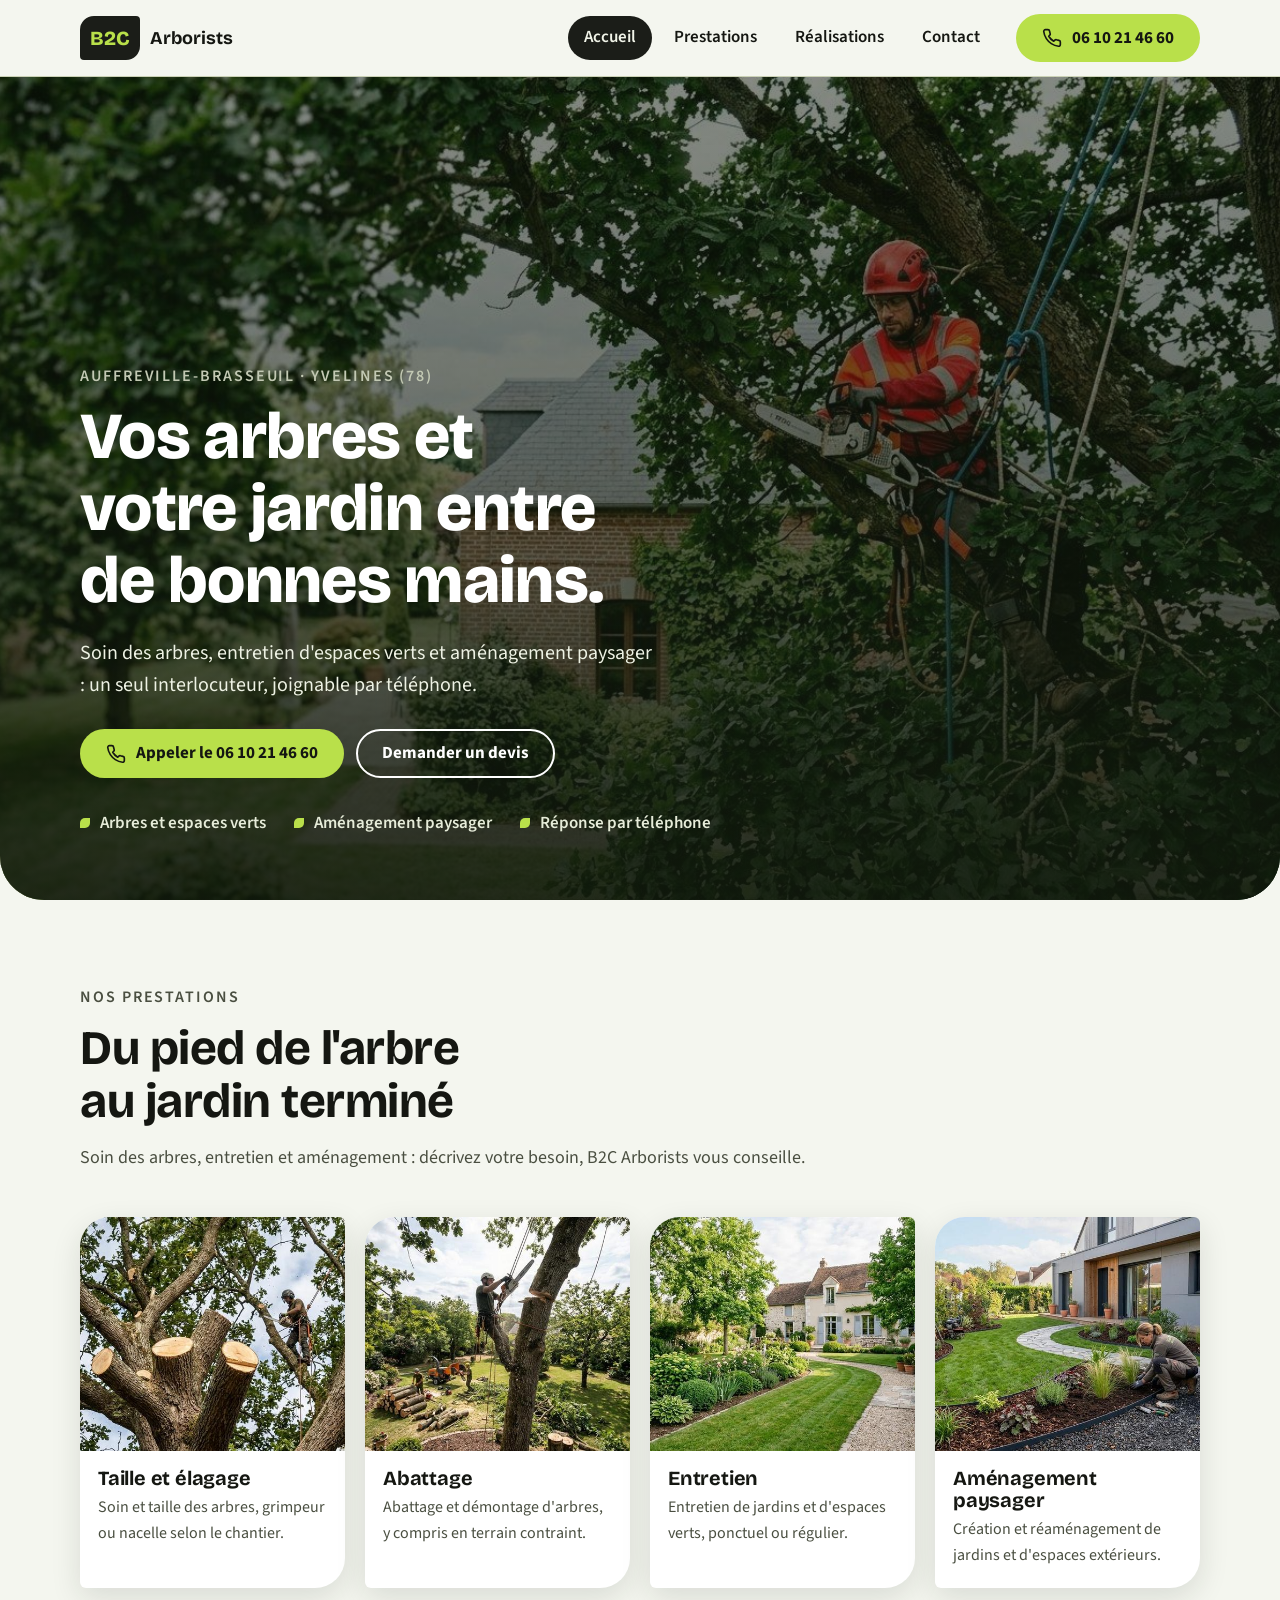
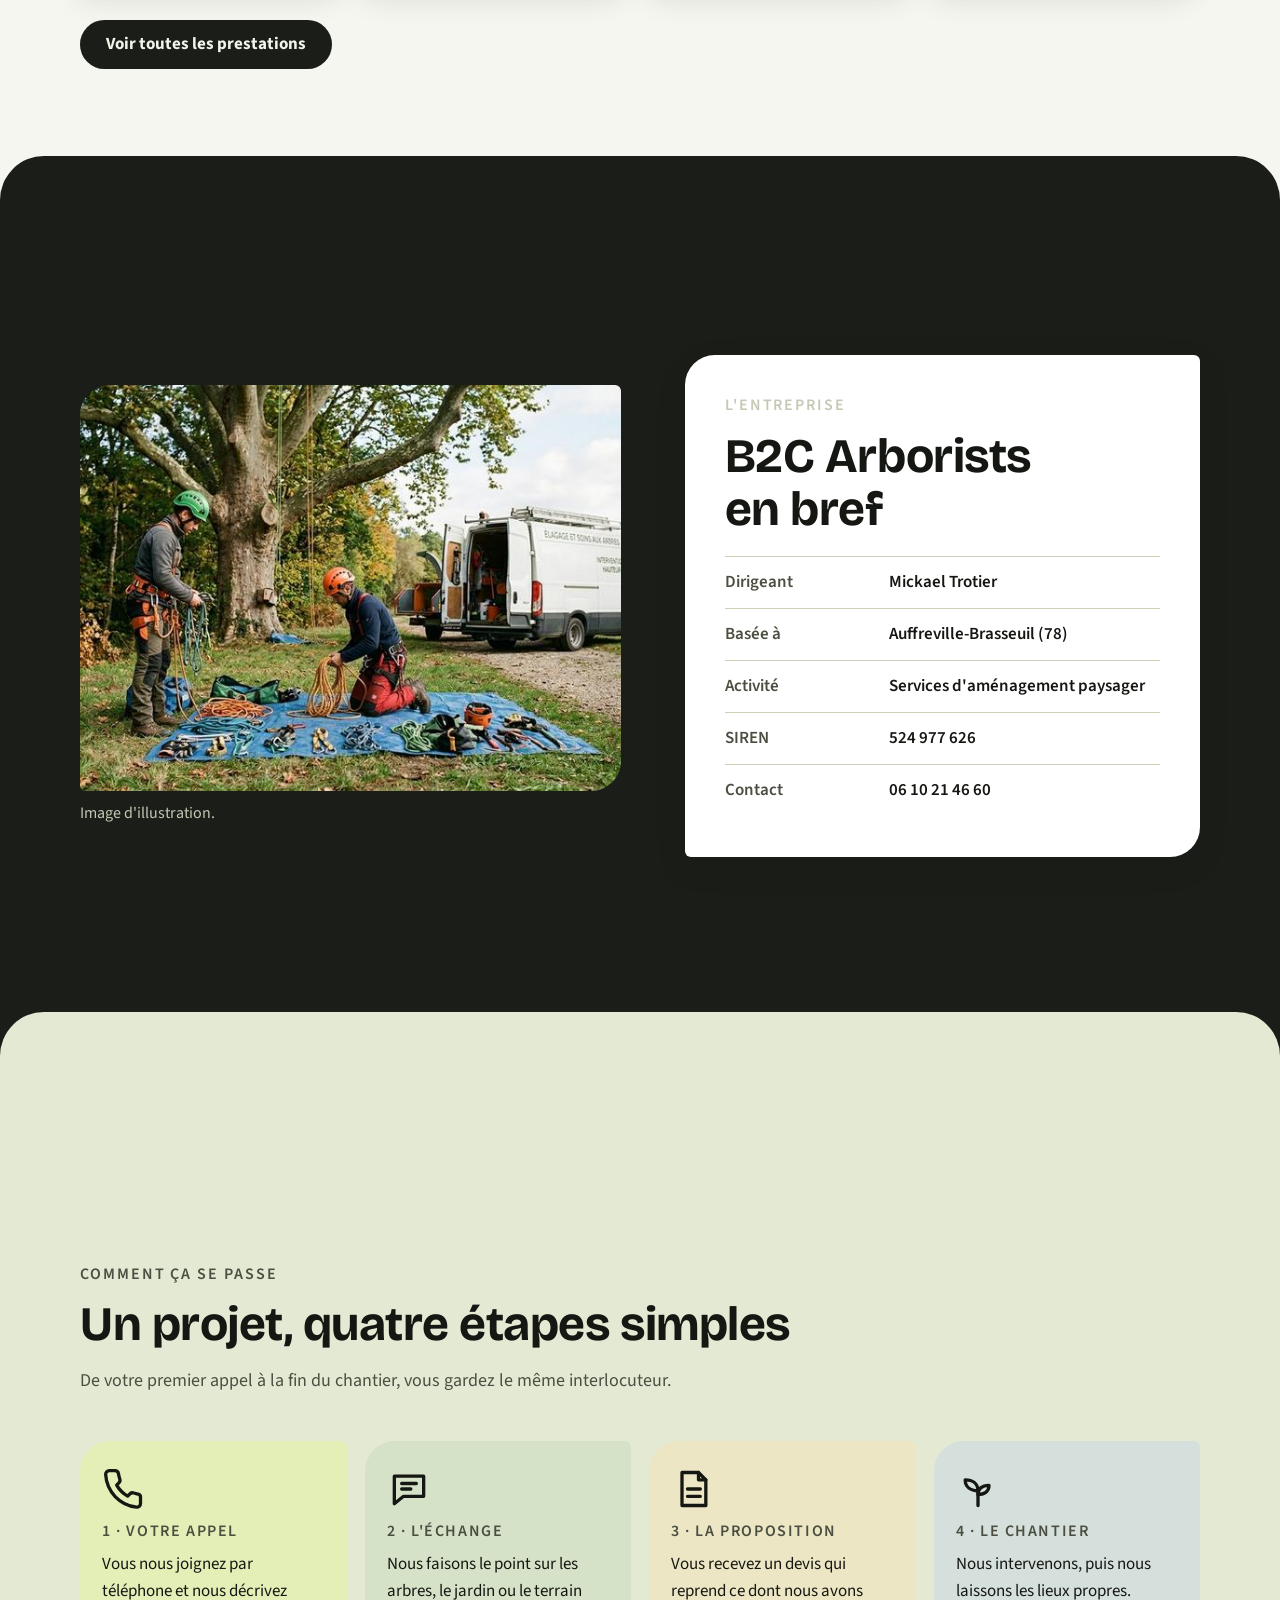
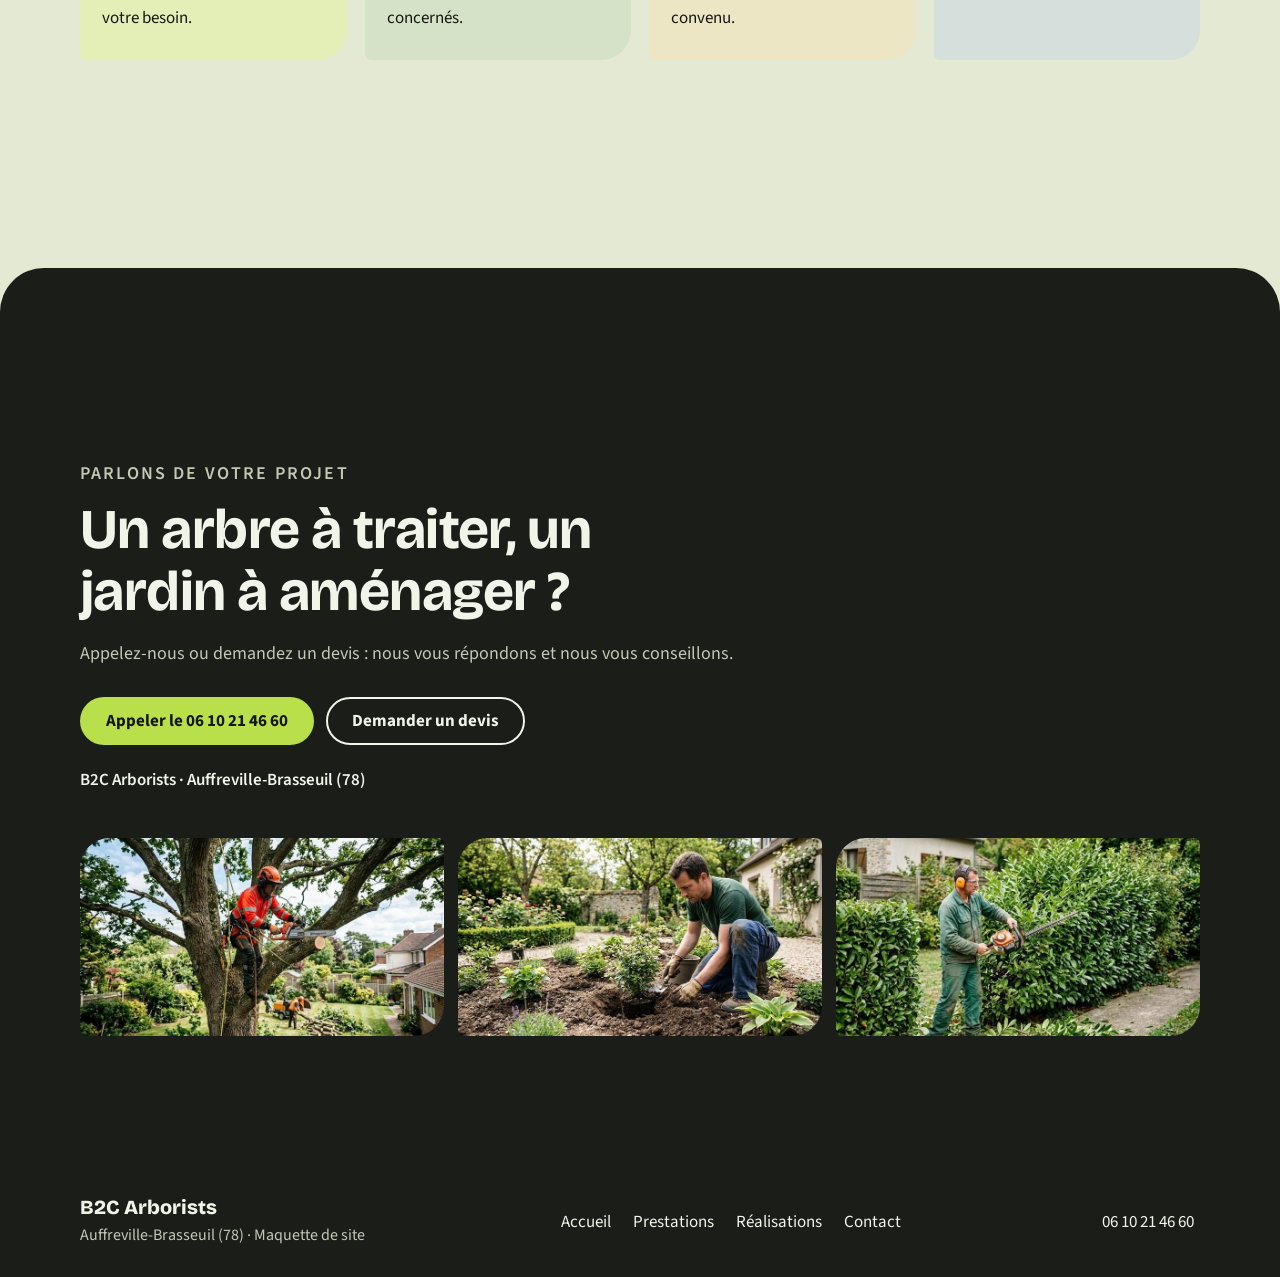
==== index.html @ aec685ca "Maquette : page d'accueil Co-Authored-By: Claude Sonnet 5.5 <noreply@anthropic.com> Claude-Session: " ====
<!doctype html>
<html lang="fr">
<head>
<meta charset="utf-8">
<meta name="viewport" content="width=device-width, initial-scale=1">
<title>B2C Arborists · Arbres, espaces verts et aménagement paysager à Auffreville-Brasseuil (78)</title>
<meta name="description" content="B2C Arborists, à Auffreville-Brasseuil (Yvelines) : soin des arbres, entretien d'espaces verts et aménagement paysager. Appelez le 06 10 21 46 60 pour parler de votre projet.">
<meta name="robots" content="noindex, nofollow">
<meta name="theme-color" content="#1b1d18">
<link rel="icon" type="image/png" href="images/favicon.png">
<link rel="preconnect" href="https://fonts.googleapis.com">
<link rel="preconnect" href="https://fonts.gstatic.com" crossorigin>
<link href="https://fonts.googleapis.com/css2?family=Bricolage+Grotesque:opsz,wght@12..96,600;12..96,700;12..96,800&family=Source+Sans+3:wght@400;600;700&display=swap" rel="stylesheet">
<link rel="stylesheet" href="css/style.css">
</head>
<body>
<header class="hdr">
  <div class="wrap hdr__in">
    <a class="logo" href="https://webaunet.github.io/b2c-arborists/" aria-label="B2C Arborists, accueil"><span class="mk">B2C</span><span class="nm">Arborists</span></a>
    <nav class="nav" id="nav" aria-label="Navigation principale">
      <a href="index.html" aria-current="page">Accueil</a>
      <a href="prestations.html">Prestations</a>
      <a href="realisations.html">Réalisations</a>
      <a href="contact.html">Contact</a>
    </nav>
    <a class="btn btn--leaf hdr__call" href="tel:+33610214660" aria-label="Appeler le 06 10 21 46 60"><svg viewBox="0 0 24 24" fill="none" stroke="currentColor" stroke-width="2" stroke-linecap="round" stroke-linejoin="round" aria-hidden="true"><path d="M22 16.9v3a2 2 0 0 1-2.2 2 19.8 19.8 0 0 1-8.6-3.1 19.5 19.5 0 0 1-6-6A19.8 19.8 0 0 1 2.1 4.2 2 2 0 0 1 4.1 2h3a2 2 0 0 1 2 1.7c.1 1 .4 1.9.7 2.8a2 2 0 0 1-.5 2.1L8.1 9.9a16 16 0 0 0 6 6l1.3-1.3a2 2 0 0 1 2.1-.4c.9.3 1.8.6 2.8.7a2 2 0 0 1 1.7 2z"/></svg><span>06 10 21 46 60</span></a>
    <button class="burger" type="button" aria-expanded="false" aria-controls="nav" aria-label="Ouvrir le menu"><svg viewBox="0 0 24 24" fill="none" stroke="currentColor" stroke-width="2.2" stroke-linecap="round" aria-hidden="true"><path d="M4 7h16M4 12h16M4 17h16"/></svg></button>
  </div>
</header>

<main>
<section class="hero" aria-labelledby="h1">
  <img class="hero__img" src="images/hero-chene.jpg" width="1376" height="768" alt="Élagueur encordé dans un grand arbre, à côté d'une maison (image d'illustration)">
  <div class="wrap">
    <p class="eyebrow">Auffreville-Brasseuil · Yvelines (78)</p>
    <h1 id="h1">Vos arbres et votre jardin entre de bonnes mains.</h1>
    <p class="lead">Soin des arbres, entretien d'espaces verts et aménagement paysager : un seul interlocuteur, joignable par téléphone.</p>
    <div class="hero__cta">
      <a class="btn btn--leaf" href="tel:+33610214660"><svg viewBox="0 0 24 24" fill="none" stroke="currentColor" stroke-width="2" stroke-linecap="round" stroke-linejoin="round" aria-hidden="true"><path d="M22 16.9v3a2 2 0 0 1-2.2 2 19.8 19.8 0 0 1-8.6-3.1 19.5 19.5 0 0 1-6-6A19.8 19.8 0 0 1 2.1 4.2 2 2 0 0 1 4.1 2h3a2 2 0 0 1 2 1.7c.1 1 .4 1.9.7 2.8a2 2 0 0 1-.5 2.1L8.1 9.9a16 16 0 0 0 6 6l1.3-1.3a2 2 0 0 1 2.1-.4c.9.3 1.8.6 2.8.7a2 2 0 0 1 1.7 2z"/></svg>Appeler le 06 10 21 46 60</a>
      <a class="btn btn--ghost" href="contact.html">Demander un devis</a>
    </div>
    <ul class="hero__facts">
      <li>Arbres et espaces verts</li>
      <li>Aménagement paysager</li>
      <li>Réponse par téléphone</li>
    </ul>
  </div>
</section>

<section class="sec sec--under" id="prestations" aria-labelledby="h-prest">
  <div class="wrap">
    <div class="sec__head">
      <p class="eyebrow">Nos prestations</p>
      <h2 id="h-prest">Du pied de l'arbre au jardin terminé</h2>
      <p>Soin des arbres, entretien et aménagement : décrivez votre besoin, B2C Arborists vous conseille.</p>
    </div>
    <ul class="tiles">
      <li class="tile"><a href="prestations.html#arbres"><img src="images/etetage-reduction.jpg" width="800" height="436" loading="lazy" alt="Élagueur au travail dans la ramure d'un grand arbre aux branches taillées (image d'illustration)"><h3>Taille et élagage</h3><p>Soin et taille des arbres, grimpeur ou nacelle selon le chantier.</p></a></li>
      <li class="tile"><a href="prestations.html#abattage"><img src="images/abattage-demontage.jpg" width="800" height="436" loading="lazy" alt="Élagueur démontant un tronc à la tronçonneuse, au-dessus d'un jardin (image d'illustration)"><h3>Abattage</h3><p>Abattage et démontage d'arbres, y compris en terrain contraint.</p></a></li>
      <li class="tile"><a href="prestations.html#entretien"><img src="images/entretien-jardin.jpg" width="800" height="436" loading="lazy" alt="Jardin entretenu, pelouse et massifs (image d'illustration)"><h3>Entretien</h3><p>Entretien de jardins et d'espaces verts, ponctuel ou régulier.</p></a></li>
      <li class="tile"><a href="prestations.html#paysagisme"><img src="images/espace-vert.jpg" width="800" height="436" loading="lazy" alt="Espace vert aménagé avec massifs et pelouse (image d'illustration)"><h3>Aménagement paysager</h3><p>Création et réaménagement de jardins et d'espaces extérieurs.</p></a></li>
    </ul>
    <p class="more"><a class="btn btn--dark" href="prestations.html">Voir toutes les prestations</a></p>
  </div>
</section>

<section class="sec sec--lift sec--under on-band" id="entreprise" aria-labelledby="h-about">
  <div class="wrap about">
    <figure class="about__img">
      <img src="images/equipe-materiel.jpg" width="800" height="436" loading="lazy" alt="Deux élagueurs préparant cordes et matériel au pied d'un grand arbre, à côté d'un fourgon (image d'illustration)">
      <figcaption>Image d'illustration.</figcaption>
    </figure>
    <div class="card">
      <p class="eyebrow">L'entreprise</p>
      <h2 id="h-about">B2C Arborists en bref</h2>
      <dl class="facts">
        <div><dt>Dirigeant</dt><dd>Mickael Trotier</dd></div>
        <div><dt>Basée à</dt><dd>Auffreville-Brasseuil (78)</dd></div>
        <div><dt>Activité</dt><dd>Services d'aménagement paysager</dd></div>
        <div><dt>SIREN</dt><dd>524 977 626</dd></div>
        <div><dt>Contact</dt><dd>06 10 21 46 60</dd></div>
      </dl>
    </div>
  </div>
</section>

<section class="sec sec--lift sec--under sec--stone" id="deroulement" aria-labelledby="h-steps">
  <div class="wrap">
    <div class="sec__head">
      <p class="eyebrow">Comment ça se passe</p>
      <h2 id="h-steps">Un projet, quatre étapes simples</h2>
      <p>De votre premier appel à la fin du chantier, vous gardez le même interlocuteur.</p>
    </div>
    <ol class="steps">
      <li class="step"><svg viewBox="0 0 24 24" aria-hidden="true"><path d="M21 16.9v3a2 2 0 0 1-2.2 2A19 19 0 0 1 2 4.2 2 2 0 0 1 4 2h3a2 2 0 0 1 2 1.7c.1 1 .4 1.9.7 2.8a2 2 0 0 1-.5 2.1L8 9.9a16 16 0 0 0 6 6l1.3-1.3a2 2 0 0 1 2.1-.4c.9.3 1.8.6 2.8.7A2 2 0 0 1 21 16.9z"/></svg><span class="n">1 · Votre appel</span><p>Vous nous joignez par téléphone et nous décrivez votre besoin.</p></li>
      <li class="step"><svg viewBox="0 0 24 24" aria-hidden="true"><path d="M4 5h16v11H9l-5 4z"/><path d="M8 9h8M8 12h5"/></svg><span class="n">2 · L'échange</span><p>Nous faisons le point sur les arbres, le jardin ou le terrain concernés.</p></li>
      <li class="step"><svg viewBox="0 0 24 24" aria-hidden="true"><path d="M6 3h9l4 4v14H6z"/><path d="M15 3v4h4M9 12h7M9 16h7"/></svg><span class="n">3 · La proposition</span><p>Vous recevez un devis qui reprend ce dont nous avons convenu.</p></li>
      <li class="step"><svg viewBox="0 0 24 24" aria-hidden="true"><path d="M12 21v-9"/><path d="M12 13c0-4-3-6-7-6 0 4 3 6 7 6z"/><path d="M12 15c0-3 2-5 6-5 0 3-2 5-6 5z"/></svg><span class="n">4 · Le chantier</span><p>Nous intervenons, puis nous laissons les lieux propres.</p></li>
    </ol>
  </div>
</section>

<section class="sec sec--lift on-band" id="contact" aria-labelledby="h-cta">
  <div class="wrap">
    <div class="cta">
      <p class="eyebrow">Parlons de votre projet</p>
      <h2 id="h-cta">Un arbre à traiter, un jardin à aménager ?</h2>
      <p>Appelez-nous ou demandez un devis : nous vous répondons et nous vous conseillons.</p>
      <div class="cta__row">
        <a class="btn btn--leaf" href="tel:+33610214660">Appeler le 06 10 21 46 60</a>
        <a class="btn btn--ghost" href="contact.html">Demander un devis</a>
      </div>
      <address>B2C Arborists · Auffreville-Brasseuil (78)</address>
    </div>
    <ul class="strip3">
      <li><img src="images/elagage-chene.jpg" width="800" height="436" loading="lazy" alt="Arbre de grande taille en cours d'élagage (image d'illustration)"></li>
      <li><img src="images/plantation.jpg" width="800" height="437" loading="lazy" alt="Plantation dans un jardin (image d'illustration)"></li>
      <li><img src="images/taille-haies.jpg" width="800" height="598" loading="lazy" alt="Taille de haie dans un jardin (image d'illustration)"></li>
    </ul>
  </div>
</section>
</main>

<footer class="ftr">
  <div class="wrap ftr__in">
    <div><span class="name">B2C Arborists</span><small>Auffreville-Brasseuil (78) · Maquette de site</small></div>
    <nav aria-label="Pied de page"><a href="index.html">Accueil</a><a href="prestations.html">Prestations</a><a href="realisations.html">Réalisations</a><a href="contact.html">Contact</a></nav>
    <a href="tel:+33610214660">06 10 21 46 60</a>
  </div>
</footer>
<script src="js/main.js"></script>
</body>
</html>
---- css/style.css ----
/* B2C Arborists — feuille commune. Anthracite et vert vif ; bandes sombres à bords courbes. */
:root{
--bg:#f4f6ef; --bg2:#e4e9d4; --card:#ffffff; --ink:#151712; --muted:#4a4f41; --line:#cbd2b6;
--band:#1b1d18; --band-ink:#f1f4e8; --band-muted:#c3c9b4;
--leaf:#b9e04a; --leaf-ink:#151712; --lime:#b9e04a; --sage:#7d8667; --link:#1b1d18;
--c1:#e4efb8; --c2:#d6e2c8; --c3:#ece6c4; --c4:#d5dfdc;
--shadow:0 10px 30px rgba(27,36,24,.12);
--f-display:"Bricolage Grotesque","Trebuchet MS",system-ui,sans-serif;
--f-body:"Source Sans 3","Segoe UI",system-ui,sans-serif;
--hh:76px; --lift:44px; --pad:clamp(40px,6vh,72px); --r:30px 6px 30px 6px;
}
@media (prefers-color-scheme:dark){:root{
--bg:#11130e; --bg2:#181b13; --card:#1e2218; --ink:#eef1e4; --muted:#b4bba4; --line:#2d3325;
--band:#1b1d18; --band-ink:#f1f4e8; --band-muted:#c3c9b4; --link:#cfe985;
--c1:#33401a; --c2:#26382a; --c3:#3d3a1c; --c4:#25343a; --shadow:0 10px 30px rgba(0,0,0,.45); color-scheme:dark}}

*,*::before,*::after{box-sizing:border-box}
html{scroll-behavior:smooth;scroll-padding-top:calc(var(--hh) + 8px)}
body{margin:0;background:var(--bg);color:var(--ink);font:400 1.0625rem/1.6 var(--f-body);-webkit-text-size-adjust:100%}
img{display:block;max-width:100%;height:auto}
a{color:var(--link)}
h1,h2,h3{font-family:var(--f-display);line-height:1.1;margin:0;text-wrap:balance;letter-spacing:-.01em}
h1{font-size:clamp(2.25rem,6vw,4.1rem);font-weight:800}
h2{font-size:clamp(1.9rem,4.2vw,3rem);font-weight:700}
h3{font-size:1.25rem;font-weight:700}
p{margin:0}
:focus-visible{outline:3px solid var(--leaf);outline-offset:3px;border-radius:6px}
.wrap{width:100%;max-width:1160px;margin-inline:auto;padding-inline:max(20px,env(safe-area-inset-left,0px)) max(20px,env(safe-area-inset-right,0px))}
.eyebrow{font:600 1rem/1.3 var(--f-body);letter-spacing:.12em;text-transform:uppercase;color:var(--muted);margin-bottom:14px}
.on-band .eyebrow,.hero .eyebrow{color:var(--band-muted)}

/* Boutons */
.btn{display:inline-flex;align-items:center;justify-content:center;gap:10px;min-height:48px;padding:12px 24px;border-radius:999px;font:700 1.0625rem/1.2 var(--f-body);text-decoration:none;border:2px solid transparent;cursor:pointer;transition:transform .15s,background .15s,box-shadow .15s}
.btn svg{width:20px;height:20px;flex:none}
.btn--leaf{background:var(--leaf);color:var(--leaf-ink)}
.btn--leaf:hover{background:#cdee6a;transform:translateY(-2px);box-shadow:0 8px 20px rgba(0,0,0,.2)}
.btn--ghost{border-color:currentColor;color:inherit;background:transparent}
.btn--ghost:hover{background:rgba(255,255,255,.14);transform:translateY(-2px)}
.btn--dark{background:var(--band);color:var(--band-ink)}
.btn--dark:hover{transform:translateY(-2px);box-shadow:var(--shadow)}

/* En-tête */
.hdr{position:sticky;top:0;z-index:50;background:var(--bg);box-shadow:0 1px 0 var(--line)}
.hdr__in{display:flex;align-items:center;gap:20px;height:var(--hh)}
.logo{display:flex;align-items:center;gap:10px;min-height:44px;text-decoration:none;color:var(--ink);font:800 1.375rem/1 var(--f-display);white-space:nowrap}
.logo .mk{display:inline-grid;place-items:center;min-height:44px;padding:0 10px;background:var(--band);color:var(--lime);border-radius:14px 4px 14px 4px;font-size:1.25rem}
.logo .nm{font-weight:700;font-size:1.125rem}
@media (max-width:420px){.logo .nm{display:none}}
.nav{display:flex;align-items:center;gap:6px;margin-left:auto}
.nav a{display:inline-flex;align-items:center;min-height:44px;padding:0 16px;border-radius:999px;color:var(--ink);text-decoration:none;font-weight:600}
.nav a:hover{background:var(--bg2)}
.nav a[aria-current="page"]{background:var(--band);color:var(--band-ink)}
.hdr__call{display:inline-flex;flex:none}
.burger{display:none;flex:none;width:48px;height:48px;border:0;border-radius:12px;background:var(--bg2);color:var(--ink);cursor:pointer;align-items:center;justify-content:center}
.burger svg{width:26px;height:26px}
@media (max-width:980px){
.burger{display:inline-flex}
.hdr__in{gap:10px}
.hdr__call{margin-left:auto;width:48px;padding:0}
.hdr__call span{display:none}
.nav{position:absolute;left:0;right:0;top:var(--hh);flex-direction:column;align-items:stretch;gap:4px;padding:12px max(20px,env(safe-area-inset-left,0px)) 20px;background:var(--bg);box-shadow:0 18px 30px rgba(0,0,0,.18);margin:0;display:none}
.nav.is-open{display:flex}
.nav a{min-height:48px;font-size:1.125rem}
}

/* Sections */
.sec{min-height:100svh;display:grid;align-content:center;padding-block:var(--pad)}
.sec--under{padding-bottom:calc(var(--pad) + var(--lift))}
.sec--lift{position:relative;margin-top:calc(var(--lift) * -1);border-radius:var(--lift) var(--lift) 0 0;padding-top:calc(var(--pad) + var(--lift))}
.on-band{background:var(--band);color:var(--band-ink)}
.sec--stone{background:var(--bg2)}
.sec__head{max-width:46rem;margin-bottom:clamp(28px,5vh,48px)}
.sec__head p:not(.eyebrow){margin-top:16px;color:var(--muted);font-size:1.125rem}

/* Hero */
.hero{position:relative;max-width:1495px;margin-inline:auto;border-radius:0 0 var(--lift) var(--lift);min-height:calc(100svh - var(--hh));display:grid;align-items:end;color:#fff;overflow:hidden;background:#1e2b1b}
.hero__img{position:absolute;inset:0;width:100%;height:100%;object-fit:cover;object-position:80% 40%}
.hero::after{content:"";position:absolute;inset:0;background:linear-gradient(180deg,rgba(16,24,12,.5) 0%,rgba(16,24,12,.6) 45%,rgba(16,24,12,.9) 100%)}
.hero .wrap{position:relative;z-index:1;padding-block:clamp(36px,7vh,80px)}
.hero h1{max-width:16ch}
.hero p.lead{max-width:36rem;margin-top:20px;font-size:1.25rem;color:#eef2e4}
.hero__cta{display:flex;flex-wrap:wrap;gap:12px;margin-top:28px}
.hero__facts{display:flex;flex-wrap:wrap;gap:8px 28px;margin:32px 0 0;padding:0;list-style:none;color:#e6ecd9;font-weight:600}
.hero__facts li::before{content:"";display:inline-block;width:10px;height:10px;border-radius:50% 0 50% 0;background:var(--lime);margin-right:10px}

/* Prestations (cartes photo) */
.tiles{display:grid;grid-template-columns:repeat(4,1fr);gap:20px;margin:0;padding:0;list-style:none}
.tile{border-radius:var(--r);overflow:hidden;background:var(--card);box-shadow:var(--shadow);transition:transform .15s}
.tile:hover{transform:translateY(-4px)}
.tile a{display:block;color:inherit;text-decoration:none;height:100%}
.tile img{width:100%;height:clamp(150px,26svh,260px);object-fit:cover}
.tile h3{padding:16px 18px 6px}
.tile p{padding:0 18px 20px;color:var(--muted);font-size:1rem}
.more{margin-top:32px}
.note{margin-top:14px;color:var(--muted);font-size:1rem}
@media (max-width:980px){.tiles{grid-template-columns:repeat(2,1fr)}.tile img{height:clamp(100px,17svh,170px)}}
@media (max-width:700px){.tiles{gap:14px}.tile h3{padding:12px 14px 4px;font-size:1.0625rem}.tile p{padding:0 14px 14px;font-size:1rem}.tile img{height:auto;aspect-ratio:3/2}}
@media (max-width:700px){.sec__head p:not(.eyebrow){display:none}.sec__head{margin-bottom:24px}}

/* À propos */
.about{display:grid;grid-template-columns:1.05fr 1fr;gap:clamp(24px,5vw,64px);align-items:center}
.about__img{margin:0}
.about__img img{width:100%;aspect-ratio:4/3;object-fit:cover;border-radius:var(--r)}
.about__img figcaption{margin-top:10px;color:var(--band-muted);font-size:1rem}
.card{background:var(--card);color:var(--ink);border-radius:var(--r);padding:clamp(24px,4vw,40px);box-shadow:var(--shadow)}
.card h2{margin-bottom:20px}
.facts{margin:0;display:grid;gap:0}
.facts div{display:grid;grid-template-columns:9.5rem 1fr;gap:12px;padding:12px 0;border-top:1px solid var(--line)}
.facts dt{color:var(--muted);font-weight:600}
.facts dd{margin:0;font-weight:600}
@media (max-width:900px){.about{grid-template-columns:1fr}.about__img img{aspect-ratio:2/1}.about__img figcaption{display:none}}
@media (max-width:560px){.facts div{grid-template-columns:6.2rem 1fr;padding:9px 0}.card{padding:22px}.card h2{margin-bottom:12px;font-size:1.6rem}.about{gap:14px}}

/* Saisons */
.steps{display:grid;grid-template-columns:repeat(4,1fr);gap:18px;margin:0;padding:0;list-style:none}
.step{border-radius:var(--r);padding:26px 22px 28px;color:var(--ink);display:flex;flex-direction:column;gap:12px}
.step:nth-child(1){background:var(--c1)}.step:nth-child(2){background:var(--c2)}.step:nth-child(3){background:var(--c3)}.step:nth-child(4){background:var(--c4)}
.step svg{width:44px;height:44px;stroke:currentColor;fill:none;stroke-width:1.8;stroke-linecap:round;stroke-linejoin:round}
.step .n{font:600 1rem/1 var(--f-body);letter-spacing:.1em;text-transform:uppercase;color:var(--muted)}
.step p{color:var(--ink)}
.chips{list-style:none;padding:0;margin:32px 0 0;display:flex;flex-wrap:wrap;gap:10px}
.chips li{padding:10px 18px;border-radius:999px;background:var(--card);font-weight:600;box-shadow:var(--shadow)}
@media (max-width:980px){.steps{grid-template-columns:repeat(2,1fr)}}
@media (max-width:560px){.steps{grid-template-columns:1fr;gap:8px}.step{padding:12px 16px;display:grid;grid-template-columns:40px 1fr;column-gap:14px;row-gap:2px}.step svg{width:40px;height:40px;grid-row:1/4}.step>*:not(svg){grid-column:2}.chips{display:none}}

/* Appel final */
.cta{max-width:48rem}
.cta h2{font-size:clamp(2rem,5vw,3.5rem)}
.cta p{margin-top:18px;font-size:1.125rem;color:var(--band-muted)}
.cta__row{display:flex;flex-wrap:wrap;gap:12px;margin-top:28px}
.cta address{margin-top:22px;font-style:normal;color:var(--band-ink);font-weight:600}
.cta address a{display:inline-flex;align-items:center;min-height:44px;color:inherit}
.strip3{display:grid;grid-template-columns:repeat(3,1fr);gap:14px;margin:clamp(24px,5vh,44px) 0 0;padding:0;list-style:none}
.strip3 img{width:100%;height:clamp(110px,22svh,200px);object-fit:cover;border-radius:var(--r)}
@media (max-width:560px){.strip3{gap:8px;margin-top:20px}.strip3 img{height:90px}}

/* Pied de page */
.ftr{background:var(--band);color:var(--band-ink);padding-block:28px}
.ftr__in{display:flex;flex-wrap:wrap;align-items:center;justify-content:space-between;gap:12px 28px}
.ftr a{color:var(--band-ink);text-decoration:none;display:inline-flex;align-items:center;min-height:44px;padding:0 6px}
.ftr a:hover{text-decoration:underline}
.ftr nav{display:flex;flex-wrap:wrap;gap:0 10px}
.ftr .name{font:800 1.25rem/1 var(--f-display)}
.ftr small{display:block;color:var(--band-muted);font-size:1rem}
@media (max-width:560px){.ftr nav{display:none}.ftr{padding-block:16px}}
@media (prefers-reduced-motion:reduce){*{transition:none!important;scroll-behavior:auto!important}}
@media (max-width:700px){:root{--lift:28px}}
@media (max-height:800px){.sec__head p:not(.eyebrow){display:none}.sec__head{margin-bottom:28px}}

/* ---- Pages intérieures ---- */
.lead{font-size:1.25rem;color:var(--muted);margin-top:18px;max-width:36rem}
.phead{overflow-x:clip;min-height:calc(100svh - var(--hh));display:grid;align-items:center;padding-block:var(--pad)}
.phead.sec--under{padding-bottom:calc(var(--pad) + var(--lift))}
.phead__in{display:grid;grid-template-columns:1fr 1.1fr;gap:clamp(24px,5vw,64px);align-items:center}
.phead .hero__cta .btn--ghost{color:var(--ink)}
.phead .hero__cta .btn--ghost:hover{background:var(--bg2)}
.mosaic{display:grid;grid-template-columns:1fr 1fr;grid-template-rows:1fr 1fr;gap:12px;height:min(540px,64svh)}
.mosaic figure{margin:0;overflow:hidden;border-radius:var(--r);min-height:0}
.mosaic figure:first-child{grid-row:1/3}
.mosaic img{width:100%;height:100%;object-fit:cover}
.fan{position:relative;height:min(460px,56svh);display:flex;align-items:center;justify-content:center}
.fan figure{margin:0;position:absolute;width:min(46%,260px);aspect-ratio:3/4;border-radius:var(--r);overflow:hidden;box-shadow:var(--shadow);border:6px solid var(--card)}
.fan img{width:100%;height:100%;object-fit:cover}
.fan figure:nth-child(1){transform:translateX(-62%) rotate(-8deg)}
.fan figure:nth-child(2){transform:translateY(-4%) scale(1.06);z-index:2}
.fan figure:nth-child(3){transform:translateX(62%) rotate(8deg)}
@media (max-width:820px){.phead__in{grid-template-columns:1fr}.mosaic{height:250px}.fan{height:230px}.fan figure{width:min(34%,150px);border-width:4px}}
.rows{display:grid;gap:clamp(22px,4vw,44px)}
.row{display:grid;grid-template-columns:1fr 1fr;gap:clamp(20px,4vw,56px);align-items:center}
.row figure{margin:0}
.row img{width:100%;height:clamp(150px,27svh,270px);object-fit:cover;border-radius:var(--r)}
.row--rev figure{order:2}
.row p{margin-top:10px;color:var(--muted)}
@media (max-width:820px){.row{grid-template-columns:clamp(110px,28vw,220px) 1fr;gap:16px;align-items:start}.row--rev figure{order:0}.row img{height:auto;aspect-ratio:1/1;border-radius:16px}.rows{gap:20px}}
.split{display:grid;grid-template-columns:1.1fr 1fr;gap:clamp(24px,5vw,64px);align-items:center}
.checks{list-style:none;padding:0;margin:22px 0 0;display:grid;grid-template-columns:1fr 1fr;gap:10px 20px;font-weight:600}
.checks li::before{content:"";display:inline-block;width:10px;height:10px;border-radius:50% 0 50% 0;background:var(--lime);margin-right:10px}
.on-band p.mut{color:var(--band-muted);margin-top:14px;font-size:1.125rem}
.pair{display:grid;gap:14px}
.pair img{width:100%;aspect-ratio:16/9;object-fit:cover;border-radius:var(--r)}
.split p.mut{margin-top:14px;color:var(--muted);font-size:1.125rem}
.on-band .split p.mut{color:var(--band-muted)}
@media (max-width:820px){.ill{display:none}.split{grid-template-columns:1fr}.checks{grid-template-columns:1fr}.pair{grid-template-columns:1fr 1fr}.pair img{aspect-ratio:1/1}}
.strip{background:var(--leaf);color:var(--leaf-ink);border-radius:36px 6px 36px 6px;padding:clamp(28px,5vw,64px);display:grid;gap:18px;max-width:900px}
.strip h2{font-size:clamp(1.9rem,4.4vw,3.1rem)}
.strip p{font-size:1.125rem}
.strip .cta__row{margin-top:8px}
.strip .btn--dark{background:var(--leaf-ink);color:#fff}
.strip .btn--ghost:hover{background:rgba(31,22,8,.12)}
.gal{display:grid;grid-template-columns:repeat(4,1fr);gap:14px;margin:0;padding:0;list-style:none}
.gal li{margin:0}
.gal img{width:100%;height:clamp(140px,30svh,300px);object-fit:cover;border-radius:var(--r)}
.gal li:nth-child(1){grid-column:span 2}
.gal li:nth-child(1) img,.gal li:nth-child(4) img{height:clamp(140px,30svh,300px)}
.gal figcaption{margin-top:8px;color:var(--muted);font-size:1rem}
@media (max-width:820px){.gal{grid-template-columns:1fr 1fr;gap:10px}.gal li:nth-child(1){grid-column:span 2}.gal img{height:auto;aspect-ratio:3/2}.gal figcaption{display:none}}
.gal--band figcaption{color:var(--band-muted)}
.src{margin-top:18px;color:var(--muted);font-size:1rem}
.on-band .src{color:var(--band-muted)}

/* Contact */
.chead{min-height:calc(100svh - var(--hh));display:grid;align-content:center;padding-block:var(--pad)}
.chead.sec--under{padding-bottom:calc(var(--pad) + var(--lift))}
.chead__in{display:grid;grid-template-columns:1.05fr 1fr;gap:clamp(24px,5vw,64px);align-items:center}
.chead h1{font-size:clamp(2.1rem,5.2vw,3.5rem)}
.callcards{display:grid;grid-template-columns:1fr 1fr;gap:12px;margin-top:26px}
.callcard{display:flex;flex-direction:column;gap:2px;padding:16px 20px;border-radius:20px 6px 20px 6px;background:var(--leaf);color:var(--leaf-ink);text-decoration:none;transition:transform .15s,box-shadow .15s;min-height:72px;justify-content:center}
.callcard:hover{transform:translateY(-2px);box-shadow:var(--shadow)}
.callcard span{font-weight:600}
.callcard b{font:800 1.25rem/1.2 var(--f-display);overflow-wrap:anywhere}
.chead__addr{font-style:normal;font-weight:600;margin-top:20px}
.chead__img{margin:0}
.chead__img img{width:100%;height:clamp(240px,52svh,520px);object-fit:cover;border-radius:var(--r)}
.chead__img figcaption{margin-top:8px;color:var(--muted);font-size:1rem}
@media (max-width:820px){.chead__in{grid-template-columns:1fr}.chead__img{display:none}.callcards{grid-template-columns:1fr}}
.fgrid{display:grid;grid-template-columns:.8fr 1.2fr;gap:clamp(24px,5vw,72px);align-items:center}
.fgrid>*{min-width:0}
.fsteps{margin:22px 0 0;padding:0;list-style:none;counter-reset:s;display:grid;gap:14px}
.fsteps li{counter-increment:s;display:grid;grid-template-columns:40px 1fr;gap:14px;align-items:center;font-size:1.125rem}
.fsteps li::before{content:counter(s);display:grid;place-items:center;width:40px;height:40px;border-radius:50% 0 50% 0;background:var(--leaf);color:var(--leaf-ink);font:800 1.125rem/1 var(--f-display)}
.fgrid__form{max-width:640px;width:100%;justify-self:end}
.form{padding:clamp(20px,3vw,32px)}
.field{margin-bottom:14px}
.field label{display:block;font-weight:700;margin-bottom:6px}
.field input,.field select,.field textarea{width:100%;min-height:48px;padding:12px 14px;border:2px solid var(--line);border-radius:14px;background:var(--bg);color:var(--ink);font:400 1rem/1.4 var(--f-body)}
.field textarea{min-height:84px;resize:vertical}
.field input:focus-visible,.field select:focus-visible,.field textarea:focus-visible{outline:3px solid var(--leaf);outline-offset:2px;border-color:var(--leaf)}
.field [aria-invalid="true"]{border-color:#c0392b}
.err{margin-top:6px;color:#b3261e;font-weight:600;font-size:1rem}
@media (prefers-color-scheme:dark){.err{color:#ff9a8f}}
.btn--block{width:100%}
@media (min-width:700px){.btn--block{width:auto}}
.recap .ok{font-weight:700}
.recap textarea{width:100%;min-height:130px;padding:12px 14px;border:2px solid var(--line);border-radius:14px;background:var(--bg);color:var(--ink);font:400 1rem/1.5 var(--f-body);margin-top:14px}
.recap__btns{display:flex;flex-wrap:wrap;gap:12px;margin-top:16px}
.recap__edit{color:var(--ink);border-color:var(--line)}
@media (max-width:820px){.fgrid{grid-template-columns:1fr;gap:16px}.fsteps,.fgrid__txt .eyebrow{display:none}.fgrid__form{justify-self:stretch}.field{margin-bottom:10px}}
@media (max-height:800px) and (min-width:821px){.field{margin-bottom:8px}.field textarea{min-height:64px}.form{padding:18px 24px}}
.fgrid__img{margin:22px 0 0}
.fgrid__img img{width:100%;height:clamp(130px,24svh,250px);object-fit:cover;border-radius:var(--r)}
@media (max-width:820px){.fgrid__img{display:none}}
.cinfo{display:grid;grid-template-columns:1fr 1fr;gap:20px}
.cinfo .card h2{font-size:1.5rem;margin-bottom:12px}
.cinfo ul{margin:0;padding-left:1.2rem;display:grid;gap:8px}
@media (max-width:820px){.cinfo{grid-template-columns:1fr;gap:12px}.cinfo .card{padding:18px 22px}}
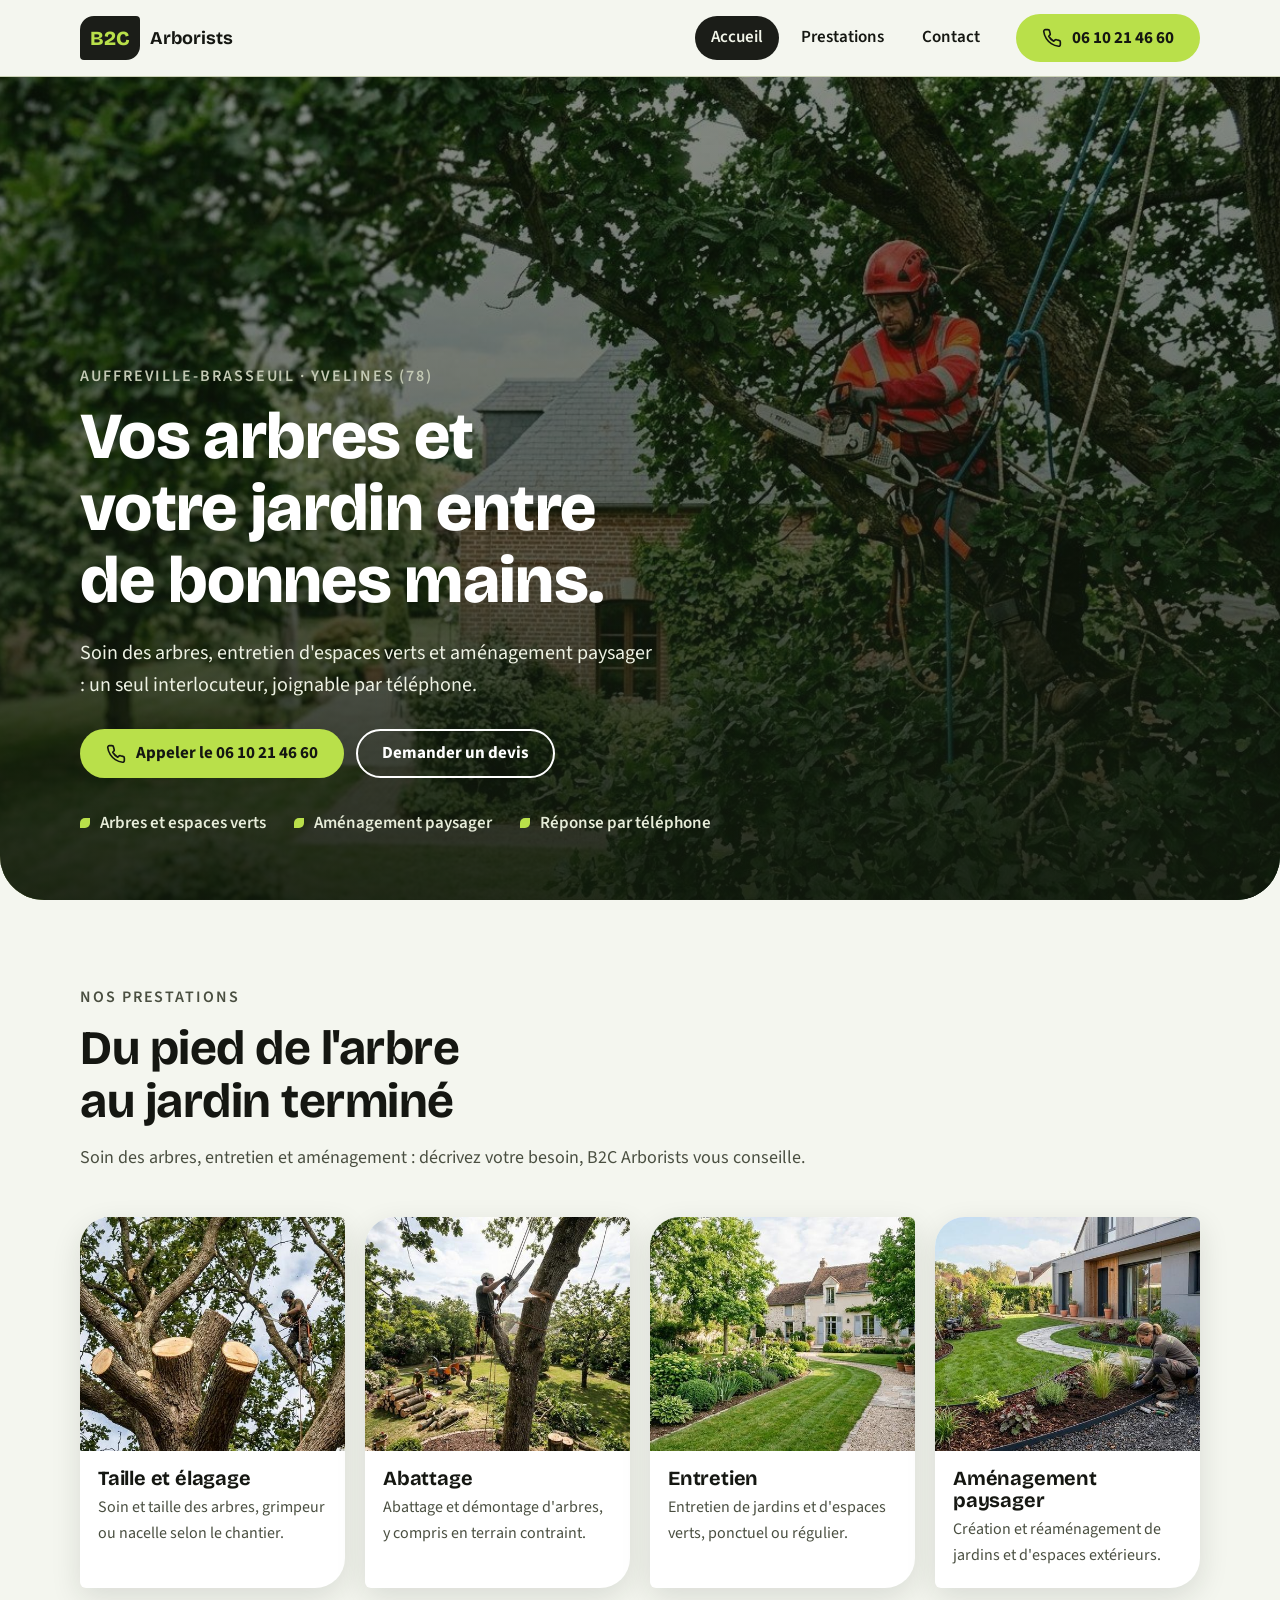
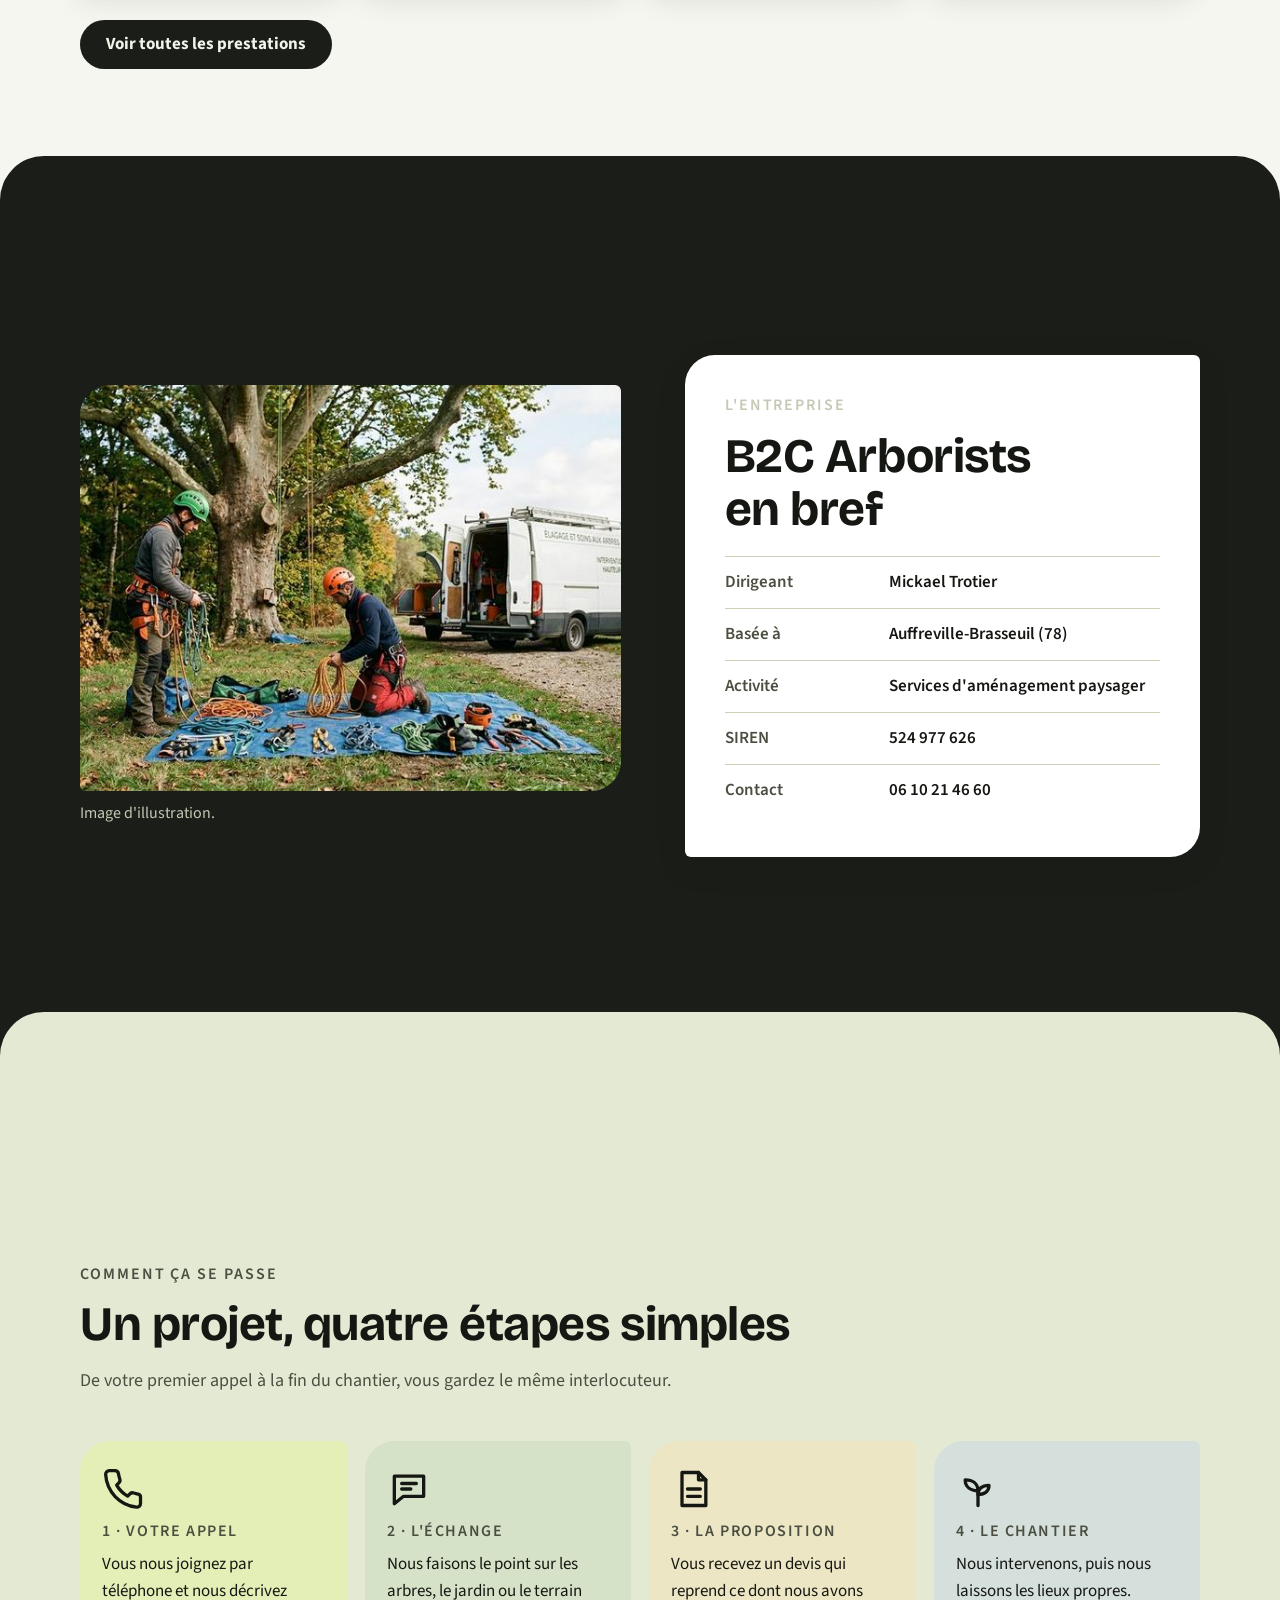
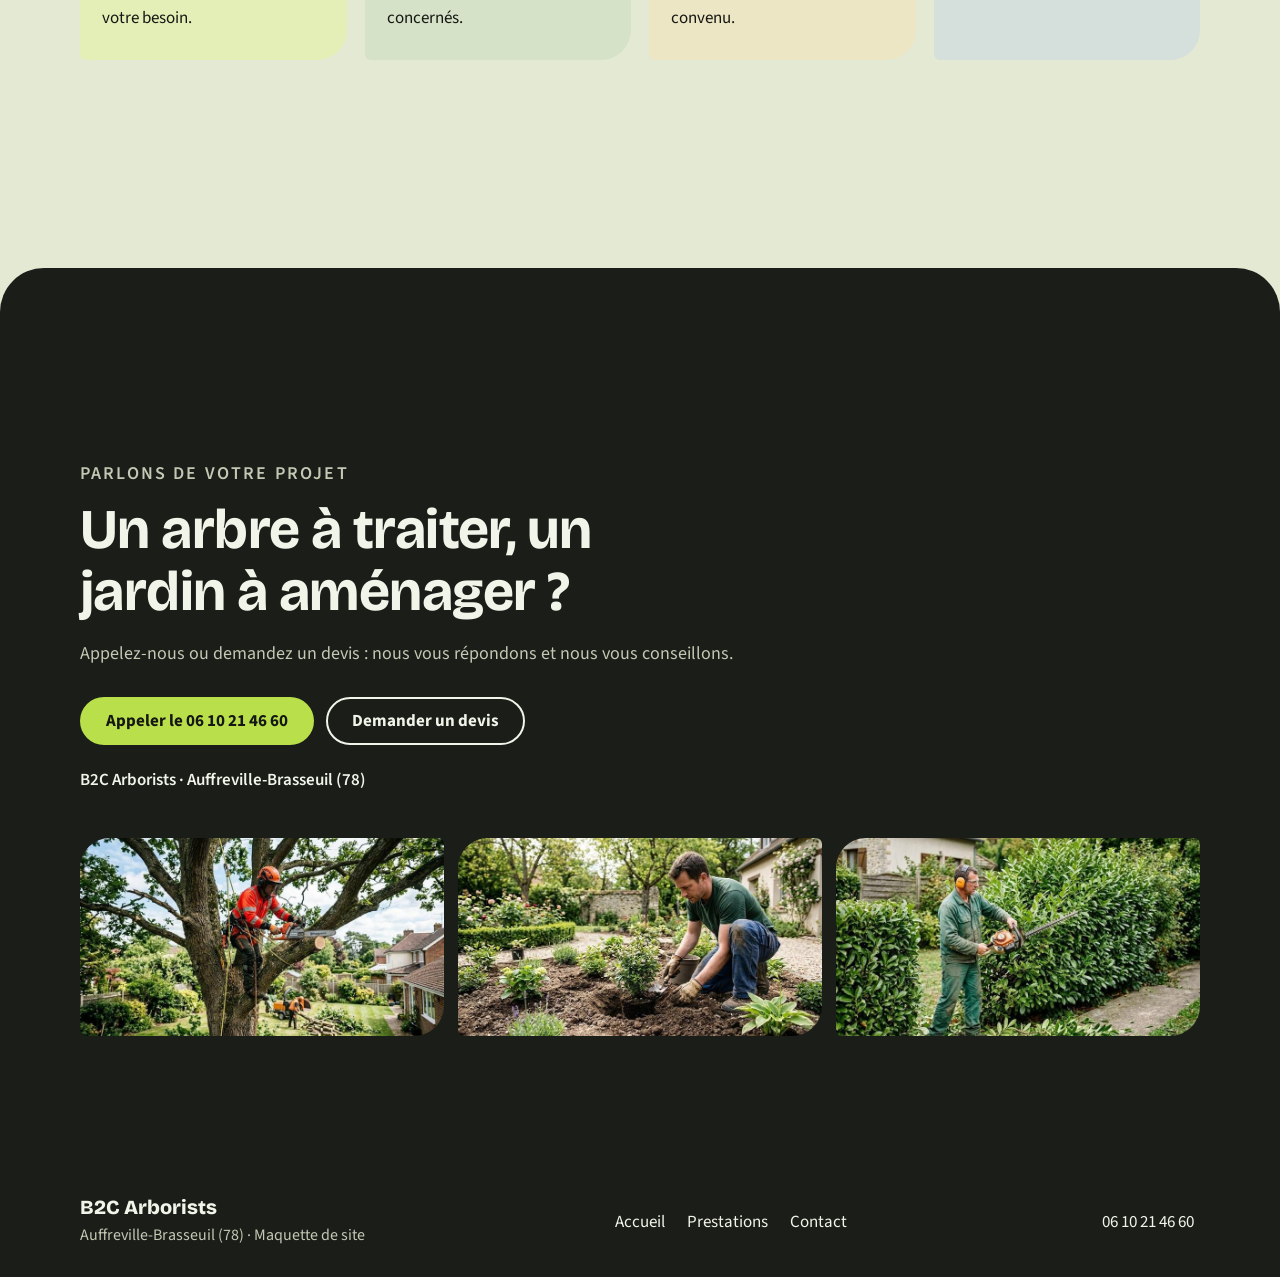
==== commit b8af575b: "Maquette : pages prestations et contact, README Co-Authored-By: Claude Sonnet 5.5 <noreply@anthropic" ====
--- a/index.html
+++ b/index.html
@@ -20,7 +20,6 @@
     <nav class="nav" id="nav" aria-label="Navigation principale">
       <a href="index.html" aria-current="page">Accueil</a>
       <a href="prestations.html">Prestations</a>
-      <a href="realisations.html">Réalisations</a>
       <a href="contact.html">Contact</a>
     </nav>
     <a class="btn btn--leaf hdr__call" href="tel:+33610214660" aria-label="Appeler le 06 10 21 46 60"><svg viewBox="0 0 24 24" fill="none" stroke="currentColor" stroke-width="2" stroke-linecap="round" stroke-linejoin="round" aria-hidden="true"><path d="M22 16.9v3a2 2 0 0 1-2.2 2 19.8 19.8 0 0 1-8.6-3.1 19.5 19.5 0 0 1-6-6A19.8 19.8 0 0 1 2.1 4.2 2 2 0 0 1 4.1 2h3a2 2 0 0 1 2 1.7c.1 1 .4 1.9.7 2.8a2 2 0 0 1-.5 2.1L8.1 9.9a16 16 0 0 0 6 6l1.3-1.3a2 2 0 0 1 2.1-.4c.9.3 1.8.6 2.8.7a2 2 0 0 1 1.7 2z"/></svg><span>06 10 21 46 60</span></a>
@@ -124,7 +123,7 @@
 <footer class="ftr">
   <div class="wrap ftr__in">
     <div><span class="name">B2C Arborists</span><small>Auffreville-Brasseuil (78) · Maquette de site</small></div>
-    <nav aria-label="Pied de page"><a href="index.html">Accueil</a><a href="prestations.html">Prestations</a><a href="realisations.html">Réalisations</a><a href="contact.html">Contact</a></nav>
+    <nav aria-label="Pied de page"><a href="index.html">Accueil</a><a href="prestations.html">Prestations</a><a href="contact.html">Contact</a></nav>
     <a href="tel:+33610214660">06 10 21 46 60</a>
   </div>
 </footer>
